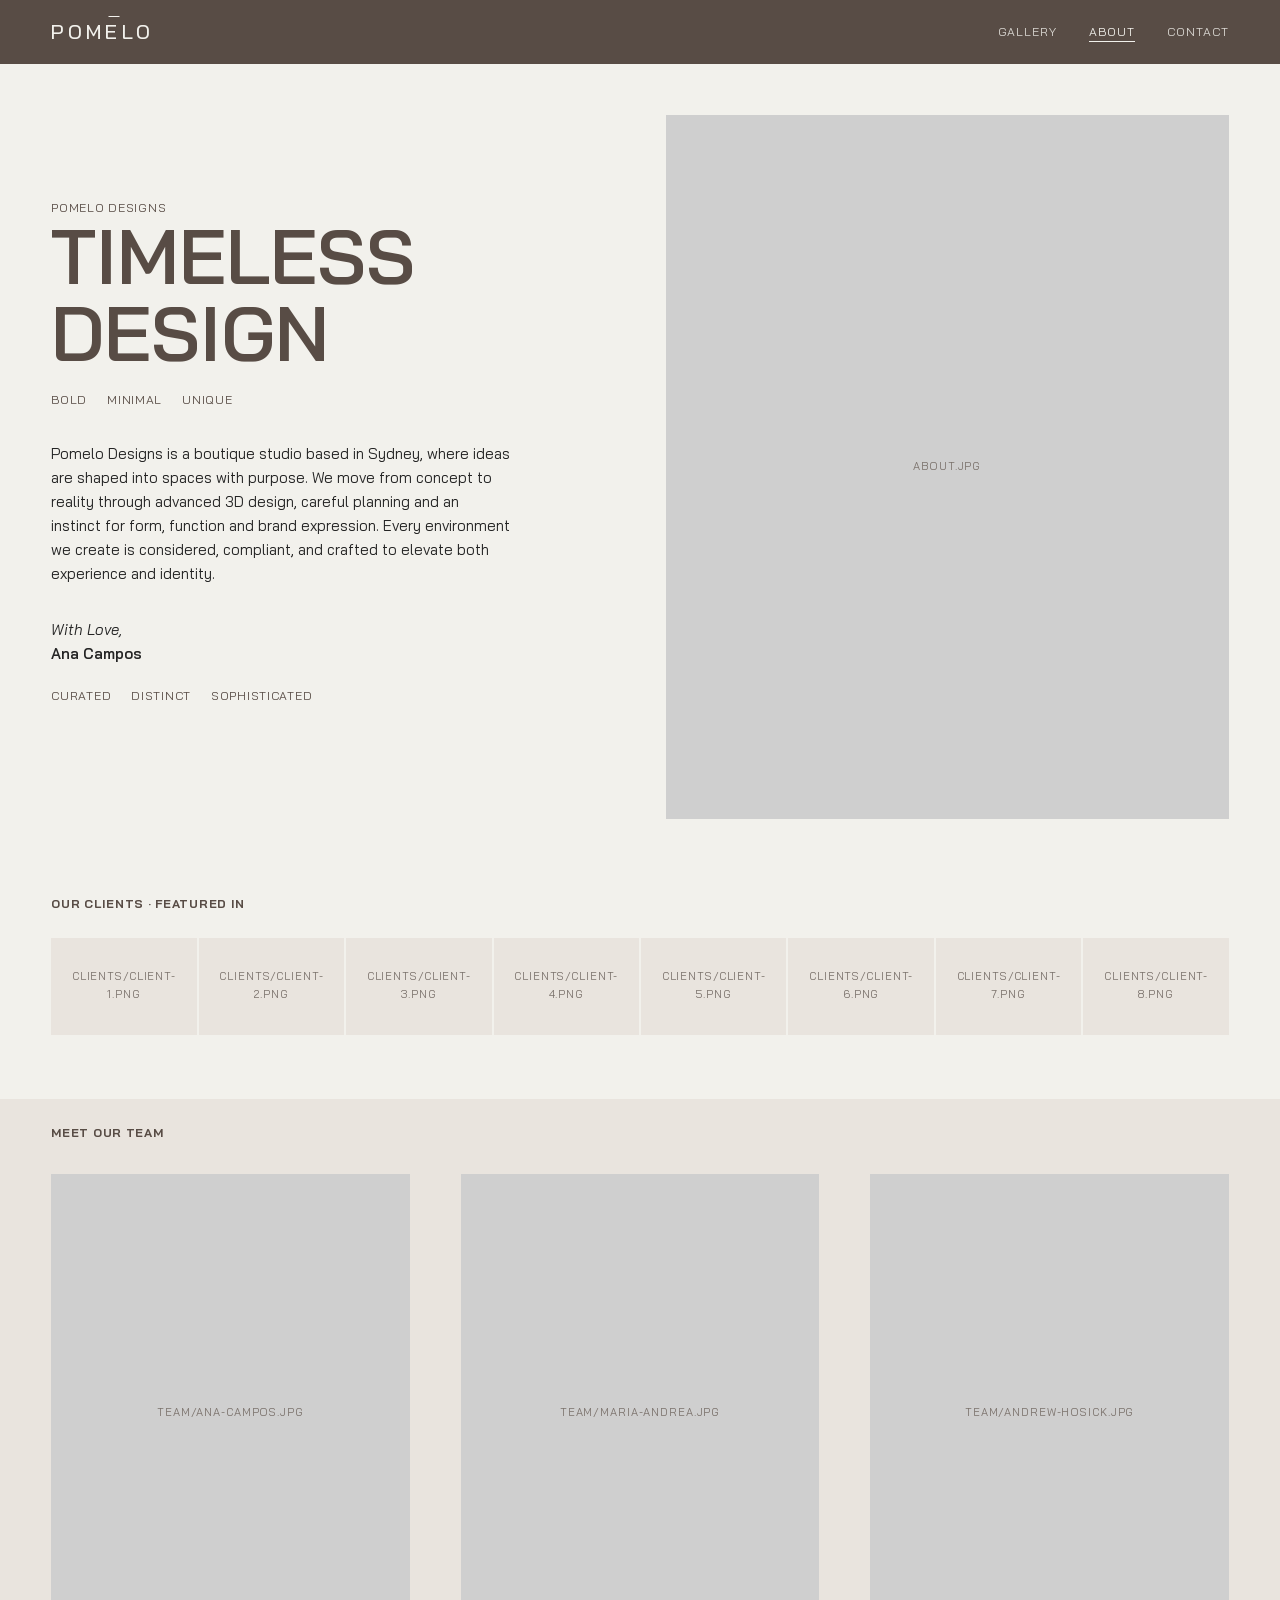
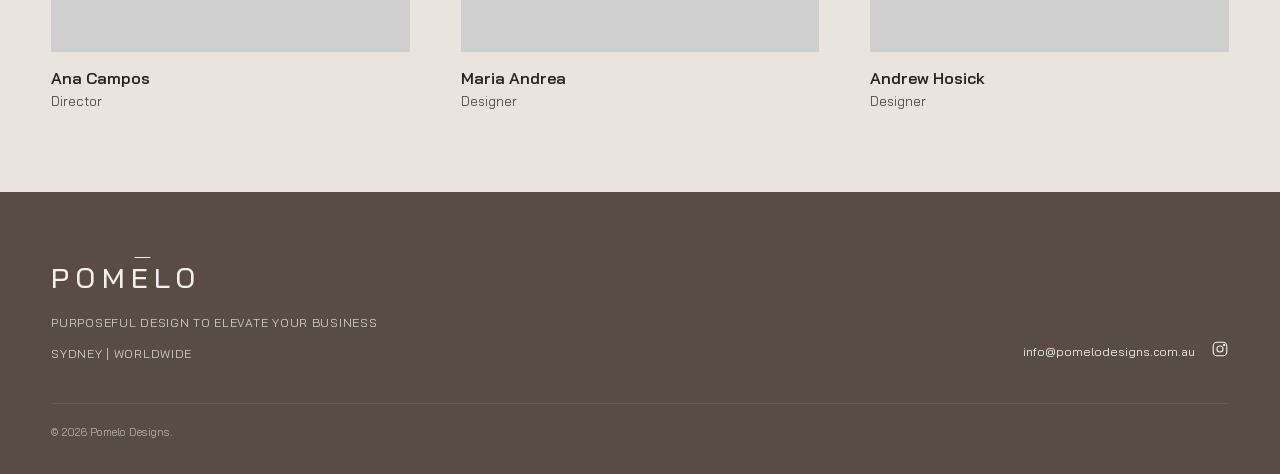
==== about.html @ a7792c94 "Add files via upload" ====
<!DOCTYPE html>
<html lang="en-AU">
<head>
<meta charset="utf-8">
<meta name="viewport" content="width=device-width, initial-scale=1">
<title>About | Pomelo Designs</title>
<meta name="description" content="Pomelo Designs — a boutique Sydney studio for interior design, shop fitting and graphic design. Purposeful design to elevate your business.">
<meta property="og:title" content="About | Pomelo Designs">
<meta property="og:description" content="Pomelo Designs — a boutique Sydney studio for interior design, shop fitting and graphic design. Purposeful design to elevate your business.">
<meta property="og:image" content="images/hero.jpg">
<link rel="icon" href="images/favicon.png">
<link rel="preconnect" href="https://fonts.googleapis.com">
<link rel="preconnect" href="https://fonts.gstatic.com" crossorigin>
<link href="https://fonts.googleapis.com/css2?family=Bai+Jamjuree:ital,wght@0,300;0,400;0,500;0,600;0,700;1,400&display=swap" rel="stylesheet">
<link rel="stylesheet" href="css/style.css">
</head>
<body>
<header class="site-header">
  <a href="index.html" class="logo" aria-label="Pomelo Designs home">POM<span class="macron">E</span>LO</a>
  <button class="menu-btn" aria-expanded="false" aria-controls="nav">MENU</button>
  <nav class="nav" id="nav">
    <a href="gallery.html">Gallery</a>
    <a href="about.html" aria-current="page">About</a>
    <a href="index.html#contact">Contact</a>
  </nav>
</header>
<main>

<section class="about-hero">
  <div>
    <p class="label">Pomelo Designs</p>
    <h1>TIMELESS<br>DESIGN</h1>
    <div class="keywords label"><span>Bold</span><span>Minimal</span><span>Unique</span></div>
    <div class="about-copy">
      <p>Pomelo Designs is a boutique studio based in Sydney, where ideas are shaped into spaces with purpose. We move from concept to reality through advanced 3D design, careful planning and an instinct for form, function and brand expression. Every environment we create is considered, compliant, and crafted to elevate both experience and identity.</p>
      <p class="signoff">With Love,<strong>Ana Campos</strong></p>
    </div>
    <div class="keywords label"><span>Curated</span><span>Distinct</span><span>Sophisticated</span></div>
  </div>
  <div class="ph " data-label="about.jpg"><img src="images/about.jpg" alt="" loading="lazy"></div>
</section>

<section class="clients">
  <h2 class="label">Our Clients · Featured In</h2>
  <div class="logo-grid">
    <div class="ph " data-label="clients/client-1.png"><img src="images/clients/client-1.png" alt="Client logo" loading="lazy"></div>
    <div class="ph " data-label="clients/client-2.png"><img src="images/clients/client-2.png" alt="Client logo" loading="lazy"></div>
    <div class="ph " data-label="clients/client-3.png"><img src="images/clients/client-3.png" alt="Client logo" loading="lazy"></div>
    <div class="ph " data-label="clients/client-4.png"><img src="images/clients/client-4.png" alt="Client logo" loading="lazy"></div>
    <div class="ph " data-label="clients/client-5.png"><img src="images/clients/client-5.png" alt="Client logo" loading="lazy"></div>
    <div class="ph " data-label="clients/client-6.png"><img src="images/clients/client-6.png" alt="Client logo" loading="lazy"></div>
    <div class="ph " data-label="clients/client-7.png"><img src="images/clients/client-7.png" alt="Client logo" loading="lazy"></div>
    <div class="ph " data-label="clients/client-8.png"><img src="images/clients/client-8.png" alt="Client logo" loading="lazy"></div>
  </div>
</section>

<section class="team">
  <h2 class="label">Meet Our Team</h2>
  <div class="team-grid">
    <div><div class="ph " data-label="team/ana-campos.jpg"><img src="images/team/ana-campos.jpg" alt="Ana Campos" loading="lazy"></div><h3>Ana Campos</h3><p>Director</p></div>
    <div><div class="ph " data-label="team/maria-andrea.jpg"><img src="images/team/maria-andrea.jpg" alt="Maria Andrea" loading="lazy"></div><h3>Maria Andrea</h3><p>Designer</p></div>
    <div><div class="ph " data-label="team/andrew-hosick.jpg"><img src="images/team/andrew-hosick.jpg" alt="Andrew Hosick" loading="lazy"></div><h3>Andrew Hosick</h3><p>Designer</p></div>
  </div>
</section>

</main>
<footer class="site-footer">
  <div>
    <div class="logo">POM<span class="macron">E</span>LO</div>
    <p>Purposeful design to elevate your business</p>
    <p>Sydney | Worldwide</p>
  </div>
  <div class="social">
    <a href="mailto:info@pomelodesigns.com.au">info@pomelodesigns.com.au</a>
    <a href="https://www.instagram.com/pomelo_designs/" target="_blank" rel="noopener" aria-label="Instagram">
      <svg viewBox="0 0 24 24" fill="none" stroke="currentColor" stroke-width="1.5"><rect x="3" y="3" width="18" height="18" rx="5"/><circle cx="12" cy="12" r="4"/><circle cx="17.5" cy="6.5" r=".8" fill="currentColor"/></svg>
    </a>
  </div>
  <div class="copy">© <span class="year">2026</span> Pomelo Designs.</div>
</footer>
<script src="js/main.js"></script>
</body>
</html>
---- css/style.css ----
/* Pomelo Designs — site styles */
:root {
  --brown: #584c45;
  --brown-dark: #463c36;
  --cream: #f2f1ec;
  --sand: #e9e4de;
  --grey: #cfcfcf;
  --ink: #242424;
  --white: #ffffff;
  --font: "Bai Jamjuree", "Helvetica Neue", Arial, sans-serif;
  --pad: clamp(20px, 4vw, 56px);
  --header-h: 64px;
}

* { box-sizing: border-box; margin: 0; padding: 0; }
html { scroll-behavior: smooth; scroll-padding-top: var(--header-h); }
body {
  font-family: var(--font);
  font-size: 15px;
  line-height: 1.6;
  color: var(--ink);
  background: var(--cream);
  -webkit-font-smoothing: antialiased;
}
img { display: block; max-width: 100%; }
a { color: inherit; text-decoration: none; }
ul { list-style: none; }

/* Image placeholders: shown until the real photo is added to /images */
.ph { background: var(--grey); position: relative; overflow: hidden; }
.ph img { width: 100%; height: 100%; object-fit: cover; }
.ph.missing::after {
  content: attr(data-label);
  position: absolute; inset: 0;
  display: grid; place-items: center;
  font-size: 11px; letter-spacing: .08em; text-transform: uppercase;
  color: #7a716b; text-align: center; padding: 12px;
}

/* Labels: small uppercase, used for section titles */
.label {
  font-size: 12px; letter-spacing: .06em; text-transform: uppercase;
  color: var(--brown);
}

/* ---------- Header ---------- */
.site-header {
  position: fixed; top: 0; left: 0; right: 0; z-index: 50;
  height: var(--header-h);
  display: flex; align-items: center; justify-content: space-between;
  padding: 0 var(--pad);
  background: var(--brown);
  color: var(--cream);
}
.logo { font-size: 20px; letter-spacing: .22em; font-weight: 500; }
.logo .macron { position: relative; }
.logo .macron::before {
  content: ""; position: absolute; left: 50%; top: -3px;
  width: .55em; height: 1px; background: currentColor; transform: translateX(-50%);
}
.nav { display: flex; gap: 32px; font-size: 12px; letter-spacing: .08em; text-transform: uppercase; }
.nav a { opacity: .85; transition: opacity .2s; }
.nav a:hover, .nav a[aria-current="page"] { opacity: 1; border-bottom: 1px solid currentColor; }
.menu-btn { display: none; background: none; border: 0; color: inherit; cursor: pointer; font: inherit; font-size: 12px; letter-spacing: .08em; }

@media (max-width: 720px) {
  .menu-btn { display: block; }
  .nav {
    position: fixed; top: var(--header-h); left: 0; right: 0;
    flex-direction: column; gap: 0; background: var(--brown);
    max-height: 0; overflow: hidden; transition: max-height .3s;
  }
  .nav.open { max-height: 240px; }
  .nav a { padding: 16px var(--pad); border-top: 1px solid rgba(242,241,236,.12); }
}

main { padding-top: var(--header-h); }

/* ---------- Hero ---------- */
.hero {
  position: relative; min-height: calc(100vh - var(--header-h));
  display: flex; align-items: center;
  background: var(--ink); color: var(--cream);
}
.hero .ph { position: absolute; inset: 0; background: #3a332e; }
.hero .ph::before { content: ""; position: absolute; inset: 0; background: rgba(36,36,36,.35); z-index: 1; }
.hero-text { position: relative; z-index: 2; padding: 0 var(--pad); font-size: 13px; line-height: 1.5; text-transform: uppercase; letter-spacing: .02em; }
.hero-text strong { display: block; font-weight: 700; }

/* ---------- Services ---------- */
.intro {
  display: grid; grid-template-columns: 1.6fr 1fr; gap: var(--pad);
  padding: var(--pad);
}
.intro .ph { aspect-ratio: 4/3; border: 24px solid var(--sand); }
.services ol { margin-top: 32px; counter-reset: s; }
.services li {
  counter-increment: s;
  display: flex; gap: 16px; align-items: baseline;
  padding: 16px 0; border-bottom: 1px solid rgba(88,76,69,.2);
  font-size: 16px; color: var(--brown);
}
.services li::before { content: "(0" counter(s) ")"; font-size: 11px; opacity: .7; }
@media (max-width: 820px) { .intro { grid-template-columns: 1fr; } }

/* ---------- Gallery strip ---------- */
.section-head {
  display: flex; align-items: center; gap: 24px;
  padding: 40px var(--pad) 20px;
}
.section-head .rule { flex: 1; height: 1px; background: var(--brown); opacity: .4; }
.strip {
  display: flex; gap: 2px; overflow-x: auto; scroll-snap-type: x mandatory;
  scrollbar-width: thin;
}
.strip .ph { flex: 0 0 clamp(200px, 20vw, 300px); aspect-ratio: 2/3; scroll-snap-align: start; }

/* ---------- Contact ---------- */
.contact { display: grid; grid-template-columns: 1fr 2fr; background: var(--white); }
.contact-info { padding: var(--pad); display: flex; flex-direction: column; gap: 28px; }
.contact-info .top { display: flex; justify-content: space-between; align-items: center; }
.enquire { font-size: 13px; display: inline-flex; gap: 6px; align-items: center; }
.enquire:hover { text-decoration: underline; }
.contact-info dl { display: grid; gap: 18px; }
.contact-info dt { font-size: 11px; opacity: .6; }
.contact-info dd { font-size: 15px; }
.contact .ph { min-height: 360px; }
@media (max-width: 820px) { .contact { grid-template-columns: 1fr; } }

/* ---------- Footer ---------- */
.site-footer {
  background: var(--brown); color: var(--cream);
  padding: 64px var(--pad) 32px;
  display: grid; grid-template-columns: 1fr auto; gap: 40px; align-items: end;
}
.site-footer .logo { font-size: 28px; }
.site-footer p { font-size: 12px; letter-spacing: .06em; text-transform: uppercase; opacity: .8; margin-top: 12px; }
.site-footer .social { display: flex; gap: 16px; align-items: center; font-size: 12px; }
.site-footer .copy { grid-column: 1 / -1; font-size: 11px; opacity: .6; border-top: 1px solid rgba(242,241,236,.15); padding-top: 20px; }
.site-footer svg { width: 18px; height: 18px; }

/* ---------- Gallery page ---------- */
.page-title { padding: 72px var(--pad) 24px; font-size: clamp(32px, 6vw, 72px); font-weight: 600; letter-spacing: .02em; color: var(--brown); }
.project { padding: 32px var(--pad) 48px; }
.project h2 { font-size: 14px; font-weight: 600; letter-spacing: .1em; color: var(--brown); margin-bottom: 16px; }
.project-grid { display: grid; grid-template-columns: repeat(auto-fill, minmax(220px, 1fr)); gap: 8px; }
.project-grid .ph { aspect-ratio: 2/3; cursor: zoom-in; }
.project-grid .ph img { transition: transform .5s; }
.project-grid .ph:hover img { transform: scale(1.03); }

/* Lightbox */
.lightbox { position: fixed; inset: 0; z-index: 100; background: rgba(36,36,36,.92); display: none; place-items: center; padding: 24px; }
.lightbox.open { display: grid; }
.lightbox img { max-height: 88vh; max-width: 92vw; object-fit: contain; }
.lightbox button { position: absolute; top: 16px; right: 20px; background: none; border: 0; color: var(--cream); font-size: 28px; cursor: pointer; }

/* ---------- About page ---------- */
.about-hero { display: grid; grid-template-columns: 1fr 1fr; gap: var(--pad); padding: var(--pad); align-items: center; }
.about-hero .ph { aspect-ratio: 4/5; }
.about-hero h1 { font-size: clamp(36px, 6vw, 80px); line-height: 1; font-weight: 600; color: var(--brown); }
.keywords { display: flex; gap: 20px; margin: 20px 0 32px; }
.about-copy { max-width: 46ch; display: grid; gap: 16px; }
.signoff { margin-top: 16px; font-style: italic; }
.signoff strong { display: block; font-style: normal; font-weight: 600; }
@media (max-width: 820px) { .about-hero { grid-template-columns: 1fr; } }

.clients { padding: 24px var(--pad) 64px; }
.logo-grid { display: grid; grid-template-columns: repeat(auto-fill, minmax(140px, 1fr)); gap: 2px; margin-top: 24px; }
.logo-grid .ph { aspect-ratio: 3/2; background: var(--sand); }
.logo-grid .ph img { object-fit: contain; padding: 20%; filter: grayscale(1); opacity: .8; }

.team { padding: 24px var(--pad) 80px; background: var(--sand); }
.team-grid { display: grid; grid-template-columns: repeat(auto-fit, minmax(220px, 1fr)); gap: var(--pad); margin-top: 32px; }
.team-grid .ph { aspect-ratio: 3/4; }
.team-grid h3 { font-size: 16px; font-weight: 600; margin-top: 14px; }
.team-grid p { font-size: 13px; color: var(--brown); }

@media (max-width: 720px) {
  body { overflow-x: hidden; }
  .site-footer { grid-template-columns: 1fr; }
  .site-footer .social { flex-wrap: wrap; }
}
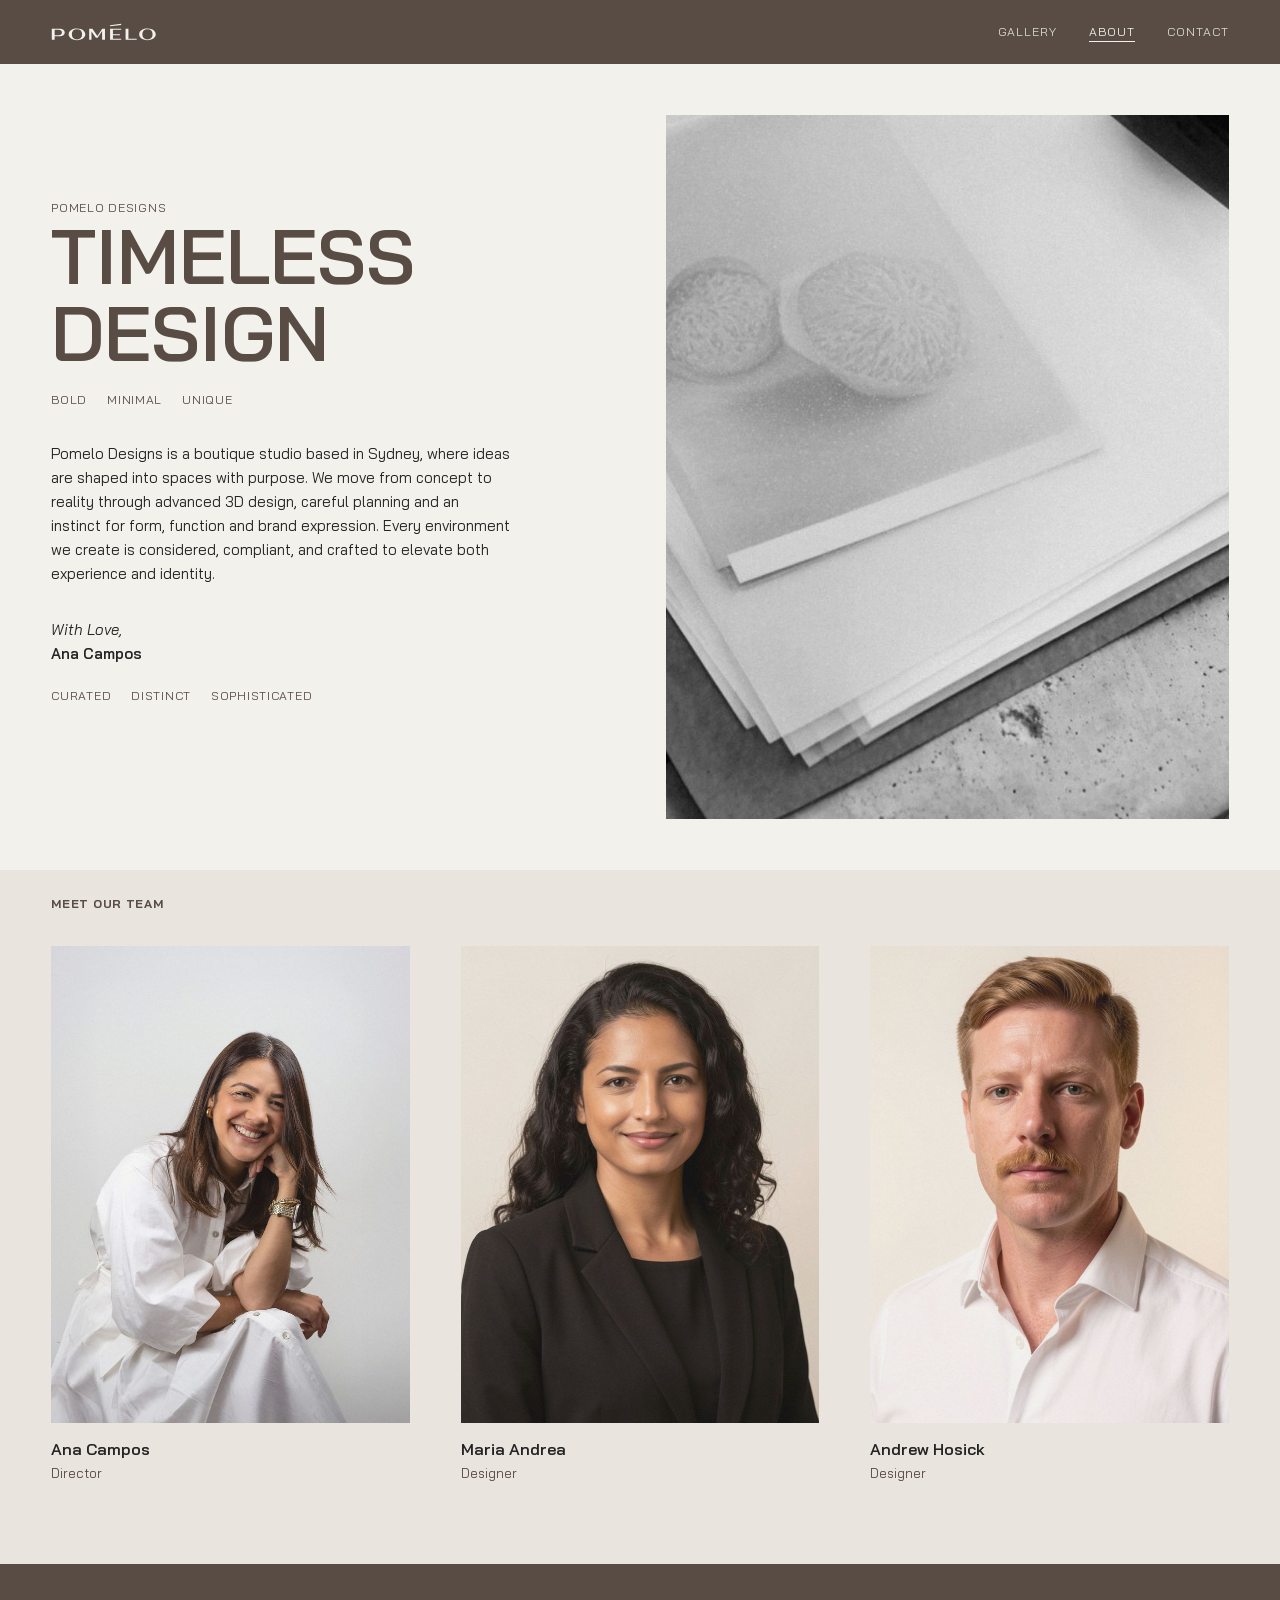
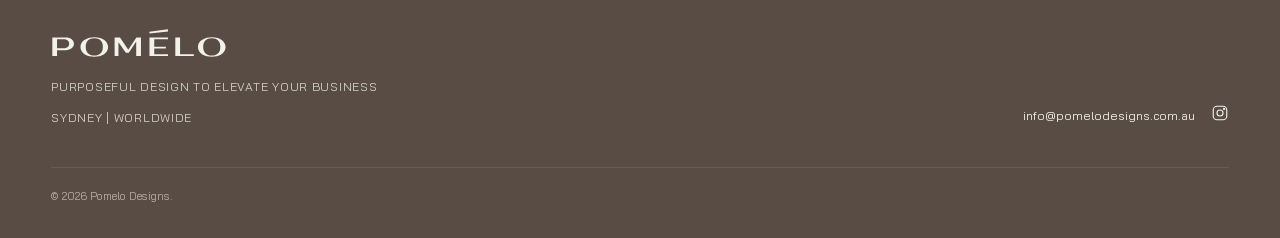
==== commit 35fab8d1: "Add files via upload" ====
--- a/about.html
+++ b/about.html
@@ -7,8 +7,8 @@
 <meta name="description" content="Pomelo Designs — a boutique Sydney studio for interior design, shop fitting and graphic design. Purposeful design to elevate your business.">
 <meta property="og:title" content="About | Pomelo Designs">
 <meta property="og:description" content="Pomelo Designs — a boutique Sydney studio for interior design, shop fitting and graphic design. Purposeful design to elevate your business.">
-<meta property="og:image" content="images/hero.jpg">
-<link rel="icon" href="images/favicon.png">
+<meta property="og:image" content="https://www.pomelodesigns.com.au/images/og.jpg">
+<link rel="icon" href="images/favicon.svg" type="image/svg+xml">
 <link rel="preconnect" href="https://fonts.googleapis.com">
 <link rel="preconnect" href="https://fonts.gstatic.com" crossorigin>
 <link href="https://fonts.googleapis.com/css2?family=Bai+Jamjuree:ital,wght@0,300;0,400;0,500;0,600;0,700;1,400&display=swap" rel="stylesheet">
@@ -16,7 +16,7 @@
 </head>
 <body>
 <header class="site-header">
-  <a href="index.html" class="logo" aria-label="Pomelo Designs home">POM<span class="macron">E</span>LO</a>
+  <a href="index.html" class="logo" aria-label="Pomelo Designs home"><svg class="logo-svg" viewBox="20 5 850 145" xmlns="http://www.w3.org/2000/svg" role="img" aria-label="Pomelo"><path fill="currentColor" d="M454.82 50.81v89.46h-23.01V70.33l-35.59 53.7H381.7l-35.69-50.5v66.74h-18.53V50.81h26l39.99 59.59 39.31-59.59z" data-color="1"/><path d="M91.95 50.81H26.39v89.46h22.87v-28.28h42.69c22.55 0 38.93-12.91 38.93-30.67s-16.01-30.51-38.93-30.51m-11.22 52.38H49.27V59.61h31.46c16.98 0 27.14 8.06 27.14 21.58s-10.66 22-27.14 22" fill="currentColor" data-color="1"/><path d="M229.31 49.32c-33.26 0-66.92 16.15-66.92 47.03 0 32.41 34.68 47.16 66.92 47.16s66.78-14.75 66.78-47.16c0-23.36-22.93-47.03-66.78-47.03m0 88.24c-26.36 0-41.48-15.02-41.48-41.21s14.35-41.21 41.48-41.21 41.33 14.27 41.33 41.21-15.06 41.21-41.33 41.21" fill="currentColor" data-color="1"/><path fill="currentColor" d="M518.97 59.61v35.87h56.29v8.8h-56.29v27.19h66.57v8.8h-89.58V50.81h89.58v8.8z" data-color="1"/><path fill="currentColor" d="M710.44 131.47v8.8h-89.58V50.81h23.01v80.66z" data-color="1"/><path d="M797.11 49.32c-33.25 0-66.92 16.15-66.92 47.03 0 32.41 34.7 47.16 66.92 47.16s66.78-14.75 66.78-47.16c0-23.36-22.93-47.03-66.78-47.03m0 88.24c-26.34 0-41.46-15.02-41.46-41.21s14.34-41.21 41.46-41.21 41.35 14.27 41.35 41.21-15.06 41.21-41.35 41.21" fill="currentColor" data-color="1"/><path fill="currentColor" d="m585.9 22.11-89.94 9.04-.37-8.04 88.96-12.46z" data-color="1"/></svg></a>
   <button class="menu-btn" aria-expanded="false" aria-controls="nav">MENU</button>
   <nav class="nav" id="nav">
     <a href="gallery.html">Gallery</a>
@@ -40,19 +40,7 @@
   <div class="ph " data-label="about.jpg"><img src="images/about.jpg" alt="" loading="lazy"></div>
 </section>
 
-<section class="clients">
-  <h2 class="label">Our Clients · Featured In</h2>
-  <div class="logo-grid">
-    <div class="ph " data-label="clients/client-1.png"><img src="images/clients/client-1.png" alt="Client logo" loading="lazy"></div>
-    <div class="ph " data-label="clients/client-2.png"><img src="images/clients/client-2.png" alt="Client logo" loading="lazy"></div>
-    <div class="ph " data-label="clients/client-3.png"><img src="images/clients/client-3.png" alt="Client logo" loading="lazy"></div>
-    <div class="ph " data-label="clients/client-4.png"><img src="images/clients/client-4.png" alt="Client logo" loading="lazy"></div>
-    <div class="ph " data-label="clients/client-5.png"><img src="images/clients/client-5.png" alt="Client logo" loading="lazy"></div>
-    <div class="ph " data-label="clients/client-6.png"><img src="images/clients/client-6.png" alt="Client logo" loading="lazy"></div>
-    <div class="ph " data-label="clients/client-7.png"><img src="images/clients/client-7.png" alt="Client logo" loading="lazy"></div>
-    <div class="ph " data-label="clients/client-8.png"><img src="images/clients/client-8.png" alt="Client logo" loading="lazy"></div>
-  </div>
-</section>
+
 
 <section class="team">
   <h2 class="label">Meet Our Team</h2>
@@ -66,7 +54,7 @@
 </main>
 <footer class="site-footer">
   <div>
-    <div class="logo">POM<span class="macron">E</span>LO</div>
+    <div class="logo"><svg class="logo-svg" viewBox="20 5 850 145" xmlns="http://www.w3.org/2000/svg" role="img" aria-label="Pomelo"><path fill="currentColor" d="M454.82 50.81v89.46h-23.01V70.33l-35.59 53.7H381.7l-35.69-50.5v66.74h-18.53V50.81h26l39.99 59.59 39.31-59.59z" data-color="1"/><path d="M91.95 50.81H26.39v89.46h22.87v-28.28h42.69c22.55 0 38.93-12.91 38.93-30.67s-16.01-30.51-38.93-30.51m-11.22 52.38H49.27V59.61h31.46c16.98 0 27.14 8.06 27.14 21.58s-10.66 22-27.14 22" fill="currentColor" data-color="1"/><path d="M229.31 49.32c-33.26 0-66.92 16.15-66.92 47.03 0 32.41 34.68 47.16 66.92 47.16s66.78-14.75 66.78-47.16c0-23.36-22.93-47.03-66.78-47.03m0 88.24c-26.36 0-41.48-15.02-41.48-41.21s14.35-41.21 41.48-41.21 41.33 14.27 41.33 41.21-15.06 41.21-41.33 41.21" fill="currentColor" data-color="1"/><path fill="currentColor" d="M518.97 59.61v35.87h56.29v8.8h-56.29v27.19h66.57v8.8h-89.58V50.81h89.58v8.8z" data-color="1"/><path fill="currentColor" d="M710.44 131.47v8.8h-89.58V50.81h23.01v80.66z" data-color="1"/><path d="M797.11 49.32c-33.25 0-66.92 16.15-66.92 47.03 0 32.41 34.7 47.16 66.92 47.16s66.78-14.75 66.78-47.16c0-23.36-22.93-47.03-66.78-47.03m0 88.24c-26.34 0-41.46-15.02-41.46-41.21s14.34-41.21 41.46-41.21 41.35 14.27 41.35 41.21-15.06 41.21-41.35 41.21" fill="currentColor" data-color="1"/><path fill="currentColor" d="m585.9 22.11-89.94 9.04-.37-8.04 88.96-12.46z" data-color="1"/></svg></div>
     <p>Purposeful design to elevate your business</p>
     <p>Sydney | Worldwide</p>
   </div>
--- a/css/style.css
+++ b/css/style.css
@@ -52,7 +52,9 @@
   background: var(--brown);
   color: var(--cream);
 }
-.logo { font-size: 20px; letter-spacing: .22em; font-weight: 500; }
+.logo { display: inline-flex; color: inherit; }
+.logo-svg { height: 18px; width: auto; display: block; }
+.site-footer .logo-svg { height: 30px; }
 .logo .macron { position: relative; }
 .logo .macron::before {
   content: ""; position: absolute; left: 50%; top: -3px;
@@ -113,7 +115,10 @@
   display: flex; gap: 2px; overflow-x: auto; scroll-snap-type: x mandatory;
   scrollbar-width: thin;
 }
-.strip .ph { flex: 0 0 clamp(200px, 20vw, 300px); aspect-ratio: 2/3; scroll-snap-align: start; }
+.strip > a { flex: 0 0 clamp(200px, 20vw, 300px); scroll-snap-align: start; }
+.strip .ph { aspect-ratio: 2/3; }
+.strip .ph img { transition: transform .6s, filter .6s; }
+.strip a:hover .ph img { transform: scale(1.04); }
 
 /* ---------- Contact ---------- */
 .contact { display: grid; grid-template-columns: 1fr 2fr; background: var(--white); }
@@ -133,17 +138,16 @@
   padding: 64px var(--pad) 32px;
   display: grid; grid-template-columns: 1fr auto; gap: 40px; align-items: end;
 }
-.site-footer .logo { font-size: 28px; }
 .site-footer p { font-size: 12px; letter-spacing: .06em; text-transform: uppercase; opacity: .8; margin-top: 12px; }
 .site-footer .social { display: flex; gap: 16px; align-items: center; font-size: 12px; }
 .site-footer .copy { grid-column: 1 / -1; font-size: 11px; opacity: .6; border-top: 1px solid rgba(242,241,236,.15); padding-top: 20px; }
-.site-footer svg { width: 18px; height: 18px; }
+.site-footer .social svg { width: 18px; height: 18px; }
 
 /* ---------- Gallery page ---------- */
 .page-title { padding: 72px var(--pad) 24px; font-size: clamp(32px, 6vw, 72px); font-weight: 600; letter-spacing: .02em; color: var(--brown); }
 .project { padding: 32px var(--pad) 48px; }
 .project h2 { font-size: 14px; font-weight: 600; letter-spacing: .1em; color: var(--brown); margin-bottom: 16px; }
-.project-grid { display: grid; grid-template-columns: repeat(auto-fill, minmax(220px, 1fr)); gap: 8px; }
+.project-grid { display: grid; grid-template-columns: repeat(auto-fill, minmax(180px, 1fr)); gap: 8px; }
 .project-grid .ph { aspect-ratio: 2/3; cursor: zoom-in; }
 .project-grid .ph img { transition: transform .5s; }
 .project-grid .ph:hover img { transform: scale(1.03); }
@@ -180,3 +184,7 @@
   .site-footer { grid-template-columns: 1fr; }
   .site-footer .social { flex-wrap: wrap; }
 }
+
+@media (max-width: 720px) {
+  .hero { align-items: flex-end; padding-bottom: 56px; }
+}
